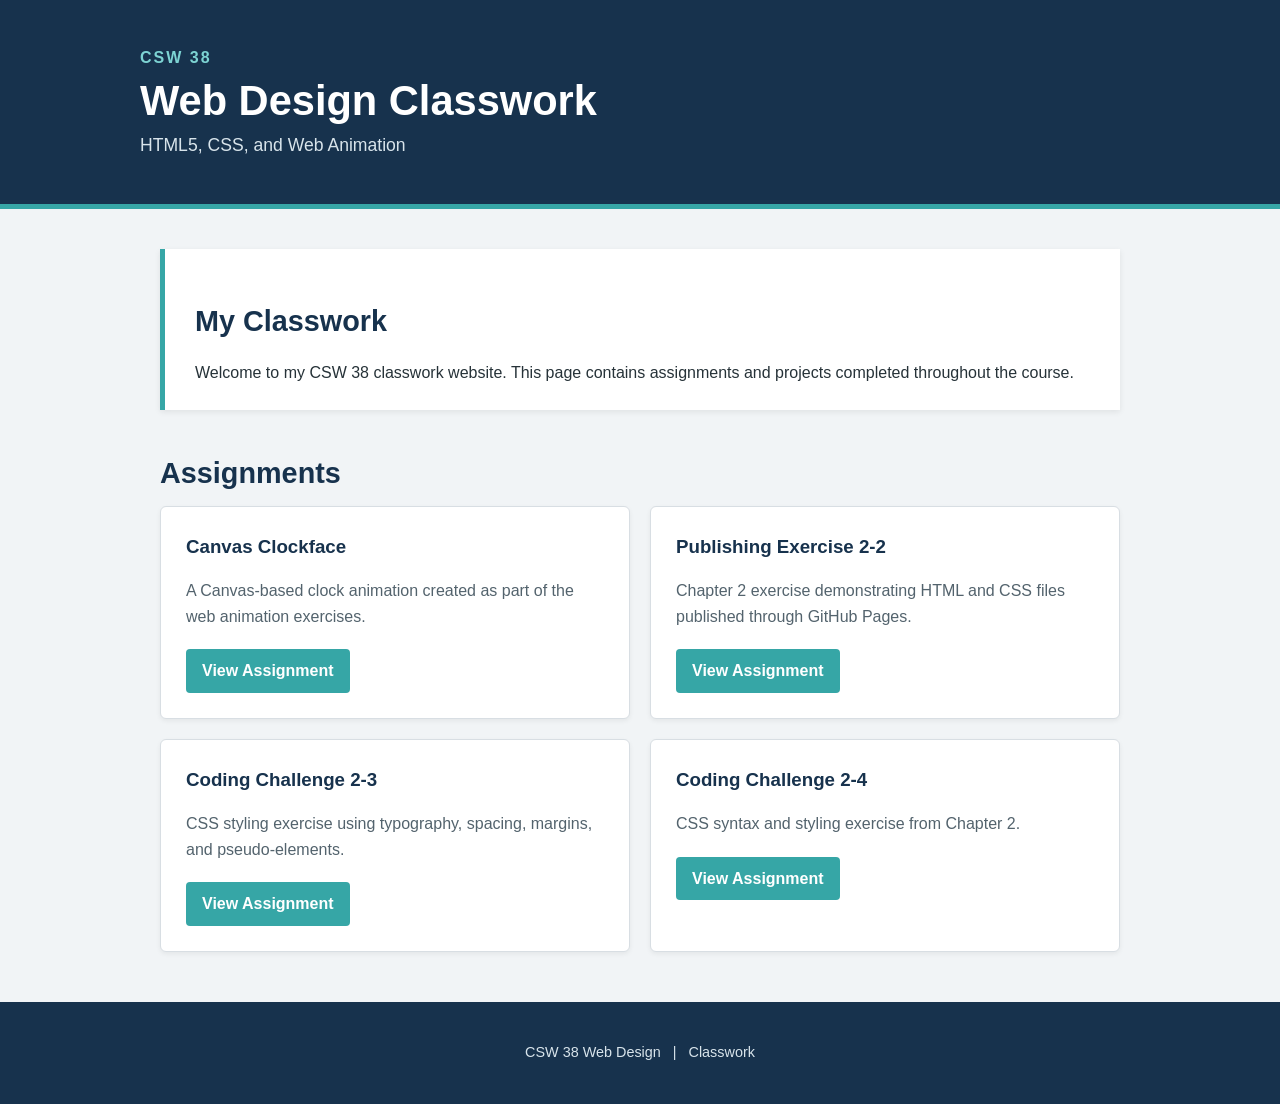
==== index.html @ cf7677de "making design changes" ====
<!DOCTYPE html>
<html lang="en">
<head>
   <meta charset="utf-8">
   <meta name="viewport" content="width=device-width, initial-scale=1.0">
   <title>CSW 38 | Web Design Classwork</title>
   <link href="style.css" rel="stylesheet">
</head>

<body>

   <header>
      <div class="header-content">
         <p class="course">CSW 38</p>
         <h1>Web Design Classwork</h1>
         <p class="subtitle">HTML5, CSS, and Web Animation</p>
      </div>
   </header>

   <main>

      <section class="welcome">
         <h2>My Classwork</h2>
         <p>
            Welcome to my CSW 38 classwork website. This page contains
            assignments and projects completed throughout the course.
         </p>
      </section>

      <section>
         <h2>Assignments</h2>

         <div class="assignments">

            <article class="card">
               <h3>Canvas Clockface</h3>
               <p>
                  A Canvas-based clock animation created as part of the
                  web animation exercises.
               </p>
               <a href="canvas-clock/Clockface.html">View Assignment</a>
            </article>

            <article class="card">
               <h3>Publishing Exercise 2-2</h3>
               <p>
                  Chapter 2 exercise demonstrating HTML and CSS files
                  published through GitHub Pages.
               </p>
               <a href="publishing-exercise-2-2/code2-2.html">
                  View Assignment
               </a>
            </article>

            <article class="card">
               <h3>Coding Challenge 2-3</h3>
               <p>
                  CSS styling exercise using typography, spacing,
                  margins, and pseudo-elements.
               </p>
               <a href="publishing-exercise-2-2/code2-3.html">
                  View Assignment
               </a>
            </article>

            <article class="card">
               <h3>Coding Challenge 2-4</h3>
               <p>
                  CSS syntax and styling exercise from Chapter 2.
               </p>
               <a href="publishing-exercise-2-2/code2-4.html">
                  View Assignment
               </a>
            </article>

         </div>
      </section>

   </main>

   <footer>
      <p>CSW 38 Web Design &nbsp; | &nbsp; Classwork</p>
   </footer>

</body>
</html>
---- style.css ----
@charset "utf-8";

/* General page styles */

* {
   box-sizing: border-box;
}

body {
   margin: 0;
   background-color: #f1f4f6;
   color: #263238;
   font-family: Arial, Helvetica, sans-serif;
   line-height: 1.6;
}


/* Header */

header {
   background-color: #17324d;
   color: white;
   padding: 45px 20px;
   border-bottom: 5px solid #36a6a6;
}

.header-content {
   max-width: 1000px;
   margin: 0 auto;
}

.course {
   margin: 0;
   color: #7dd3d3;
   font-size: 1em;
   font-weight: bold;
   letter-spacing: 2px;
   text-transform: uppercase;
}

h1 {
   margin: 5px 0;
   font-size: 2.6em;
   line-height: 1.2;
}

.subtitle {
   margin: 5px 0 0;
   color: #d8e4eb;
   font-size: 1.1em;
}


/* Main content */

main {
   max-width: 1000px;
   margin: 40px auto;
   padding: 0 20px;
}

section {
   margin-bottom: 40px;
}

h2 {
   color: #17324d;
   margin-bottom: 10px;
   font-size: 1.8em;
}


/* Welcome section */

.welcome {
   background-color: white;
   padding: 25px 30px;
   border-left: 5px solid #36a6a6;
   box-shadow: 0 2px 6px rgba(0, 0, 0, 0.08);
}

.welcome p {
   margin-bottom: 0;
}


/* Assignment cards */

.assignments {
   display: grid;
   grid-template-columns: repeat(2, 1fr);
   gap: 20px;
}

.card {
   background-color: white;
   padding: 25px;
   border: 1px solid #d8dee3;
   border-radius: 6px;
   box-shadow: 0 2px 5px rgba(0, 0, 0, 0.06);
}

.card h3 {
   color: #17324d;
   margin-top: 0;
   margin-bottom: 10px;
}

.card p {
   color: #53636d;
   margin-bottom: 20px;
}

.card a {
   display: inline-block;
   background-color: #36a6a6;
   color: white;
   padding: 9px 16px;
   border-radius: 4px;
   text-decoration: none;
   font-weight: bold;
}

.card a:hover {
   background-color: #287f7f;
}


/* Footer */

footer {
   margin-top: 50px;
   padding: 25px;
   background-color: #17324d;
   color: #d8e4eb;
   text-align: center;
   font-size: 0.9em;
}


/* Mobile layout */

@media (max-width: 650px) {

   h1 {
      font-size: 2em;
   }

   .assignments {
      grid-template-columns: 1fr;
   }

   main {
      margin-top: 25px;
   }
}
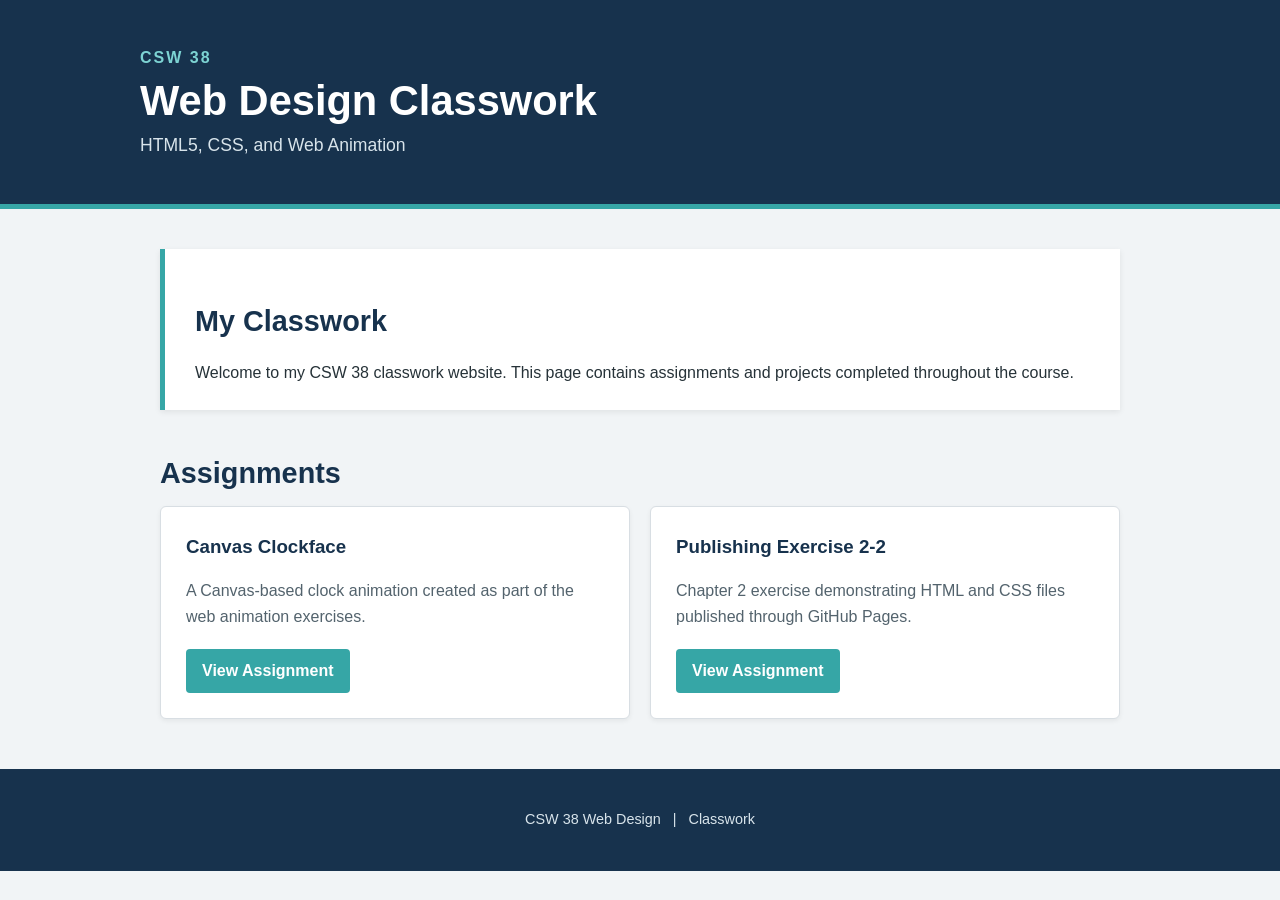
==== commit 6be7e01a: "yup" ====
--- a/index.html
+++ b/index.html
@@ -52,27 +52,6 @@
                </a>
             </article>
 
-            <article class="card">
-               <h3>Coding Challenge 2-3</h3>
-               <p>
-                  CSS styling exercise using typography, spacing,
-                  margins, and pseudo-elements.
-               </p>
-               <a href="publishing-exercise-2-2/code2-3.html">
-                  View Assignment
-               </a>
-            </article>
-
-            <article class="card">
-               <h3>Coding Challenge 2-4</h3>
-               <p>
-                  CSS syntax and styling exercise from Chapter 2.
-               </p>
-               <a href="publishing-exercise-2-2/code2-4.html">
-                  View Assignment
-               </a>
-            </article>
-
          </div>
       </section>
 
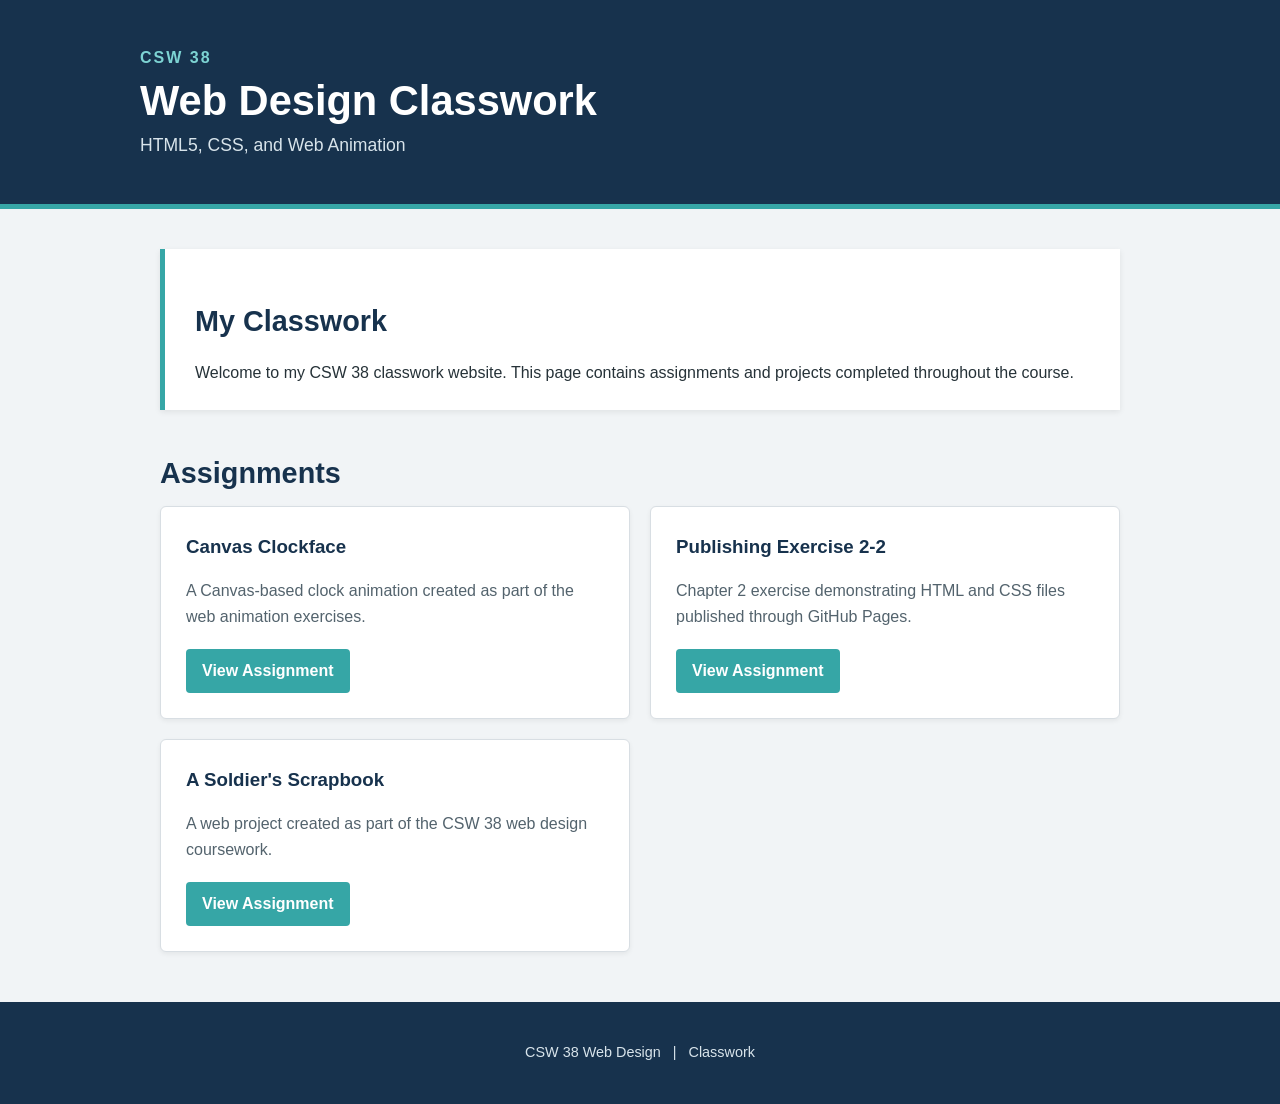
==== commit 2d04148c: "update" ====
--- a/index.html
+++ b/index.html
@@ -38,7 +38,9 @@
                   A Canvas-based clock animation created as part of the
                   web animation exercises.
                </p>
-               <a href="canvas-clock/Clockface.html">View Assignment</a>
+               <a href="canvas-clock/Clockface.html">
+                  View Assignment
+               </a>
             </article>
 
             <article class="card">
@@ -48,6 +50,17 @@
                   published through GitHub Pages.
                </p>
                <a href="publishing-exercise-2-2/code2-2.html">
+                  View Assignment
+               </a>
+            </article>
+
+            <article class="card">
+               <h3>A Soldier's Scrapbook</h3>
+               <p>
+                  A web project created as part of the CSW 38 web design
+                  coursework.
+               </p>
+               <a href="a soldiers scrapbook/ss_dday.html">
                   View Assignment
                </a>
             </article>
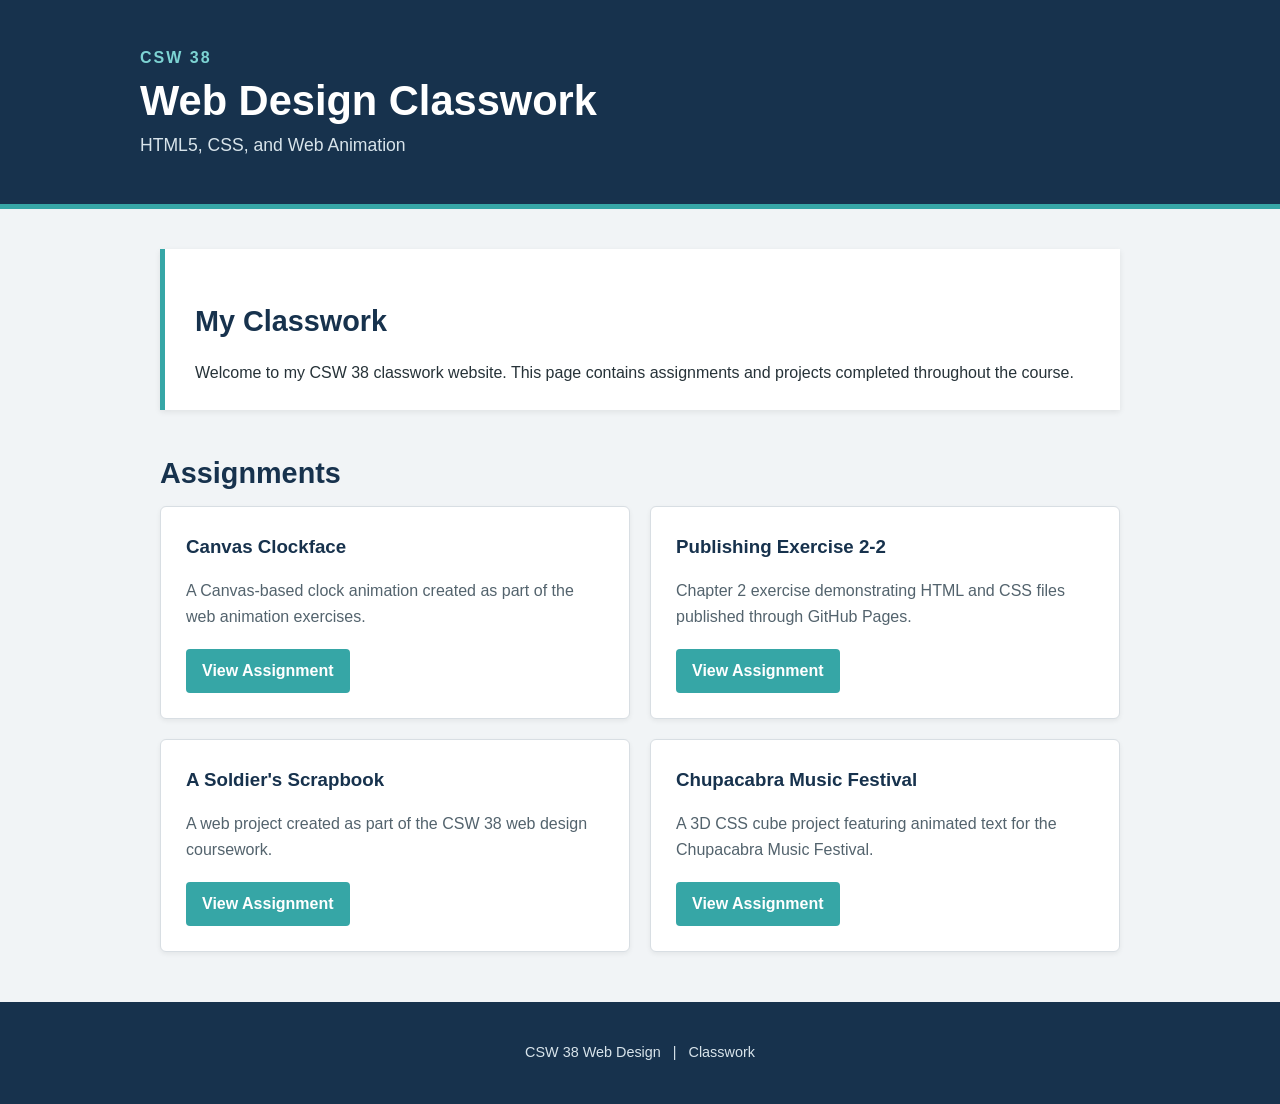
==== commit 0e453c4d: "Update index.html" ====
--- a/index.html
+++ b/index.html
@@ -64,6 +64,17 @@
                   View Assignment
                </a>
             </article>
+            <article class="card">
+      <h3>Chupacabra Music Festival</h3>
+         <p>
+            A 3D CSS cube project featuring animated text for the
+            Chupacabra Music Festival.
+         </p>
+         <a href="chupacabra/cf_home.html">
+            View Assignment
+         </a>
+</article>
+
 
          </div>
       </section>
@@ -75,4 +86,4 @@
    </footer>
 
 </body>
-</html>+</html>
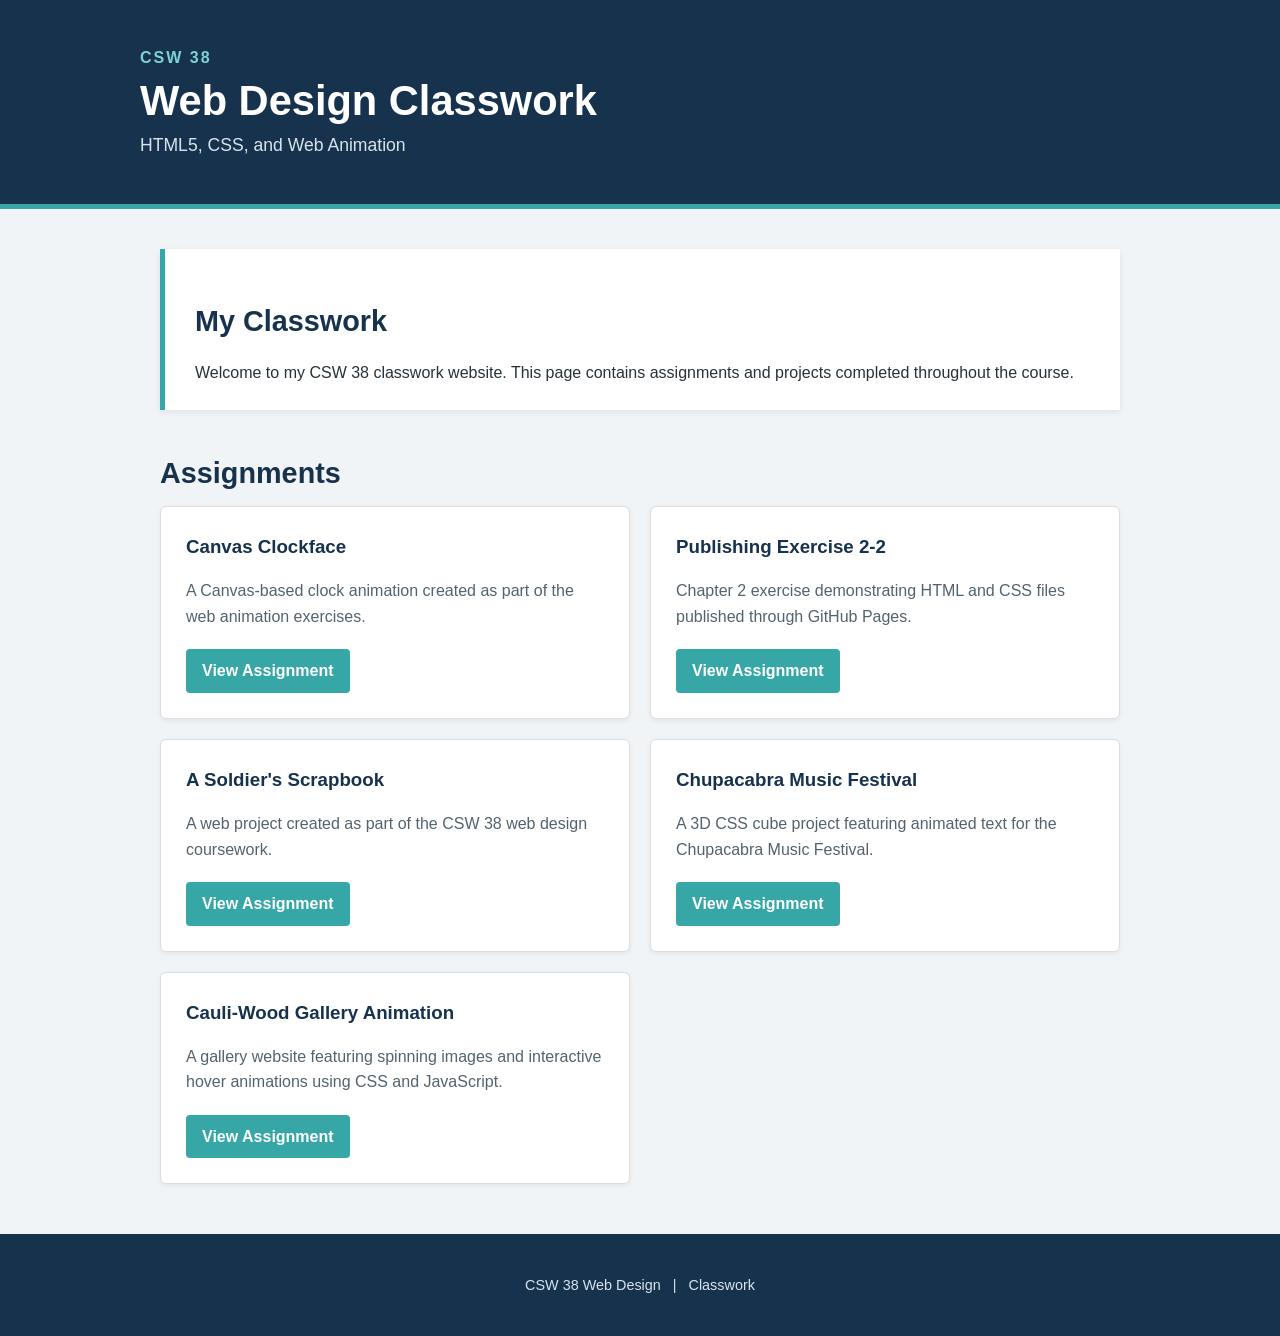
==== commit d09c8225: "Update index.html" ====
--- a/index.html
+++ b/index.html
@@ -1,89 +1,87 @@
-<!DOCTYPE html>
-<html lang="en">
+<!DOCTYPE html><html lang="en">
 <head>
    <meta charset="utf-8">
    <meta name="viewport" content="width=device-width, initial-scale=1.0">
    <title>CSW 38 | Web Design Classwork</title>
    <link href="style.css" rel="stylesheet">
-</head>
-
-<body>
-
-   <header>
+</head><body>   <header>
       <div class="header-content">
          <p class="course">CSW 38</p>
          <h1>Web Design Classwork</h1>
          <p class="subtitle">HTML5, CSS, and Web Animation</p>
       </div>
-   </header>
+   </header>   <main>  <section class="welcome">
+     <h2>My Classwork</h2>
+     <p>
+        Welcome to my CSW 38 classwork website. This page contains
+        assignments and projects completed throughout the course.
+     </p>
+  </section>
 
-   <main>
+  <section>
+     <h2>Assignments</h2>
 
-      <section class="welcome">
-         <h2>My Classwork</h2>
-         <p>
-            Welcome to my CSW 38 classwork website. This page contains
-            assignments and projects completed throughout the course.
-         </p>
-      </section>
+     <div class="assignments">
 
-      <section>
-         <h2>Assignments</h2>
+        <article class="card">
+           <h3>Canvas Clockface</h3>
+           <p>
+              A Canvas-based clock animation created as part of the
+              web animation exercises.
+           </p>
+           <a href="canvas-clock/Clockface.html">
+              View Assignment
+           </a>
+        </article>
 
-         <div class="assignments">
+        <article class="card">
+           <h3>Publishing Exercise 2-2</h3>
+           <p>
+              Chapter 2 exercise demonstrating HTML and CSS files
+              published through GitHub Pages.
+           </p>
+           <a href="publishing-exercise-2-2/code2-2.html">
+              View Assignment
+           </a>
+        </article>
 
-            <article class="card">
-               <h3>Canvas Clockface</h3>
-               <p>
-                  A Canvas-based clock animation created as part of the
-                  web animation exercises.
-               </p>
-               <a href="canvas-clock/Clockface.html">
-                  View Assignment
-               </a>
-            </article>
+        <article class="card">
+           <h3>A Soldier's Scrapbook</h3>
+           <p>
+              A web project created as part of the CSW 38 web design
+              coursework.
+           </p>
+           <a href="a soldiers scrapbook/ss_dday.html">
+              View Assignment
+           </a>
+        </article>
 
-            <article class="card">
-               <h3>Publishing Exercise 2-2</h3>
-               <p>
-                  Chapter 2 exercise demonstrating HTML and CSS files
-                  published through GitHub Pages.
-               </p>
-               <a href="publishing-exercise-2-2/code2-2.html">
-                  View Assignment
-               </a>
-            </article>
+        <article class="card">
+           <h3>Chupacabra Music Festival</h3>
+           <p>
+              A 3D CSS cube project featuring animated text for the
+              Chupacabra Music Festival.
+           </p>
+           <a href="chupacabra/cf_home.html">
+              View Assignment
+           </a>
+        </article>
 
-            <article class="card">
-               <h3>A Soldier's Scrapbook</h3>
-               <p>
-                  A web project created as part of the CSW 38 web design
-                  coursework.
-               </p>
-               <a href="a soldiers scrapbook/ss_dday.html">
-                  View Assignment
-               </a>
-            </article>
-            <article class="card">
-      <h3>Chupacabra Music Festival</h3>
-         <p>
-            A 3D CSS cube project featuring animated text for the
-            Chupacabra Music Festival.
-         </p>
-         <a href="chupacabra/cf_home.html">
-            View Assignment
-         </a>
-</article>
+        <article class="card">
+           <h3>Cauli-Wood Gallery Animation</h3>
+           <p>
+              A gallery website featuring spinning images and
+              interactive hover animations using CSS and JavaScript.
+           </p>
+           <a href="Cauli-Wood-Gallery/cw_home.html">
+              View Assignment
+           </a>
+        </article>
 
+     </div>
+  </section>
 
-         </div>
-      </section>
-
-   </main>
-
-   <footer>
+   </main>   <footer>
       <p>CSW 38 Web Design &nbsp; | &nbsp; Classwork</p>
-   </footer>
-
-</body>
+   </footer></body>
 </html>
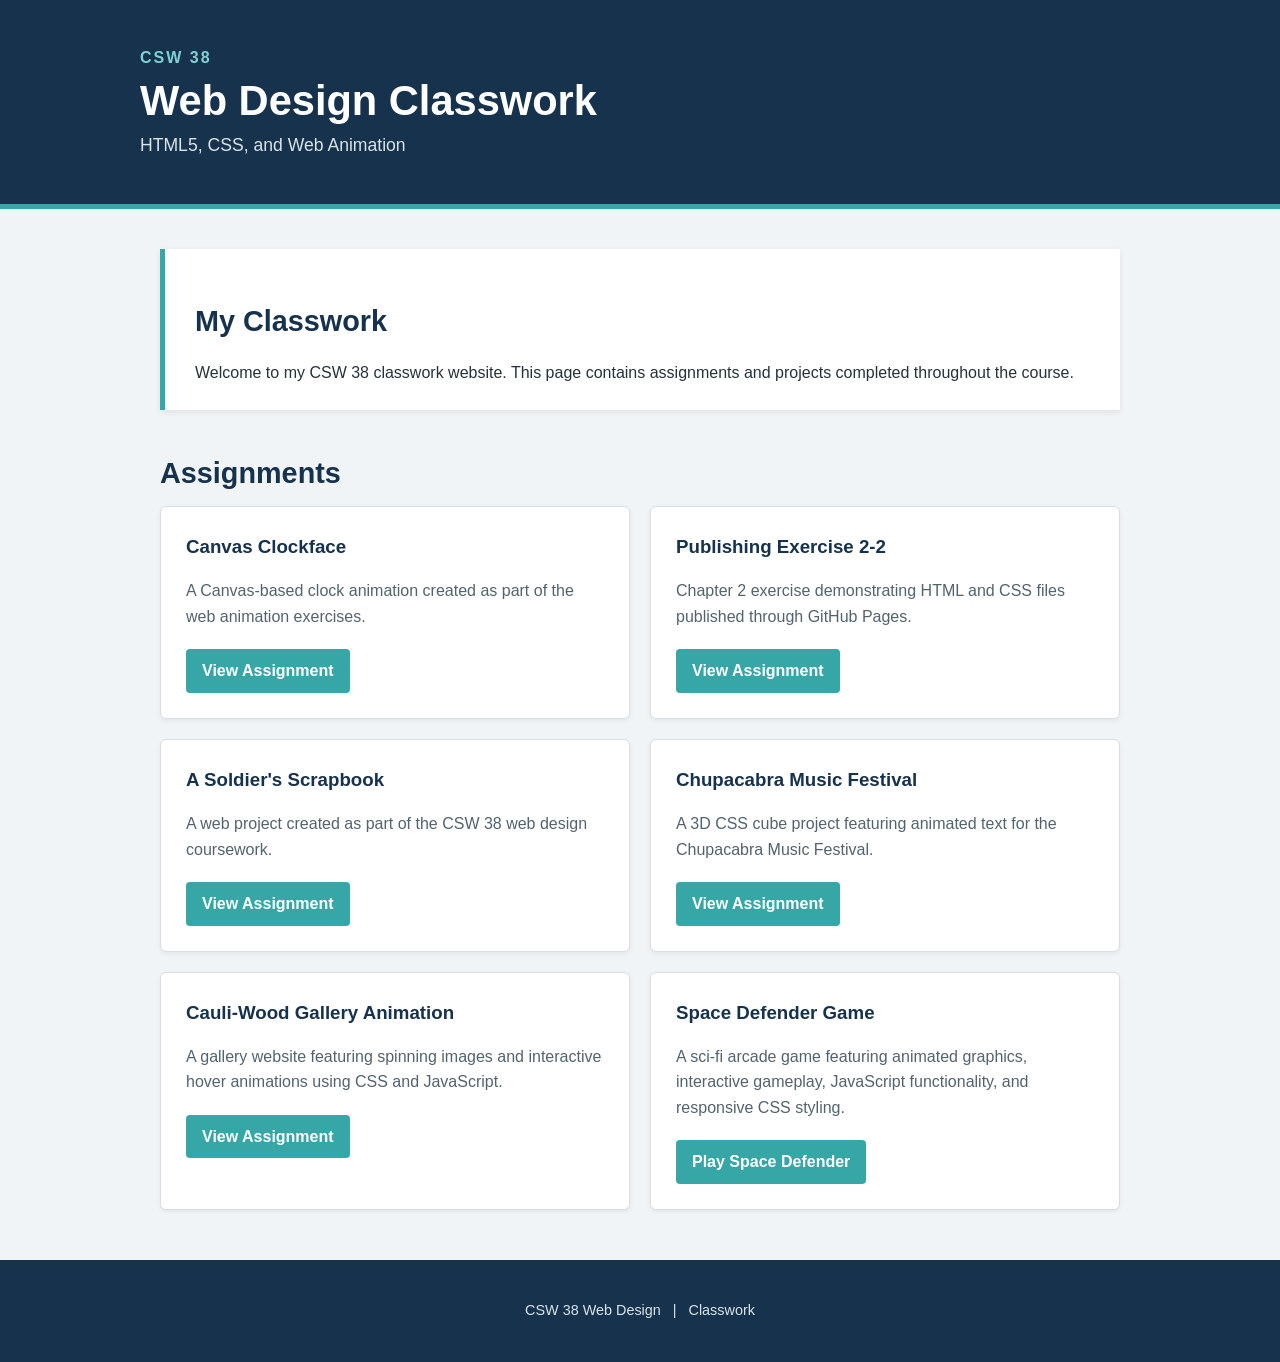
==== commit 0be09a79: "Update index.html" ====
--- a/index.html
+++ b/index.html
@@ -77,6 +77,19 @@
               View Assignment
            </a>
         </article>
+        <article class="card">
+         <h3>Space Defender Game</h3>
+      
+         <p>
+            A sci-fi arcade game featuring animated graphics,
+            interactive gameplay, JavaScript functionality,
+            and responsive CSS styling.
+         </p>
+      
+         <a href="SpaceDefender_Project/SpaceDefender_Improved.htm">
+            Play Space Defender
+         </a>
+      </article>
 
      </div>
   </section>
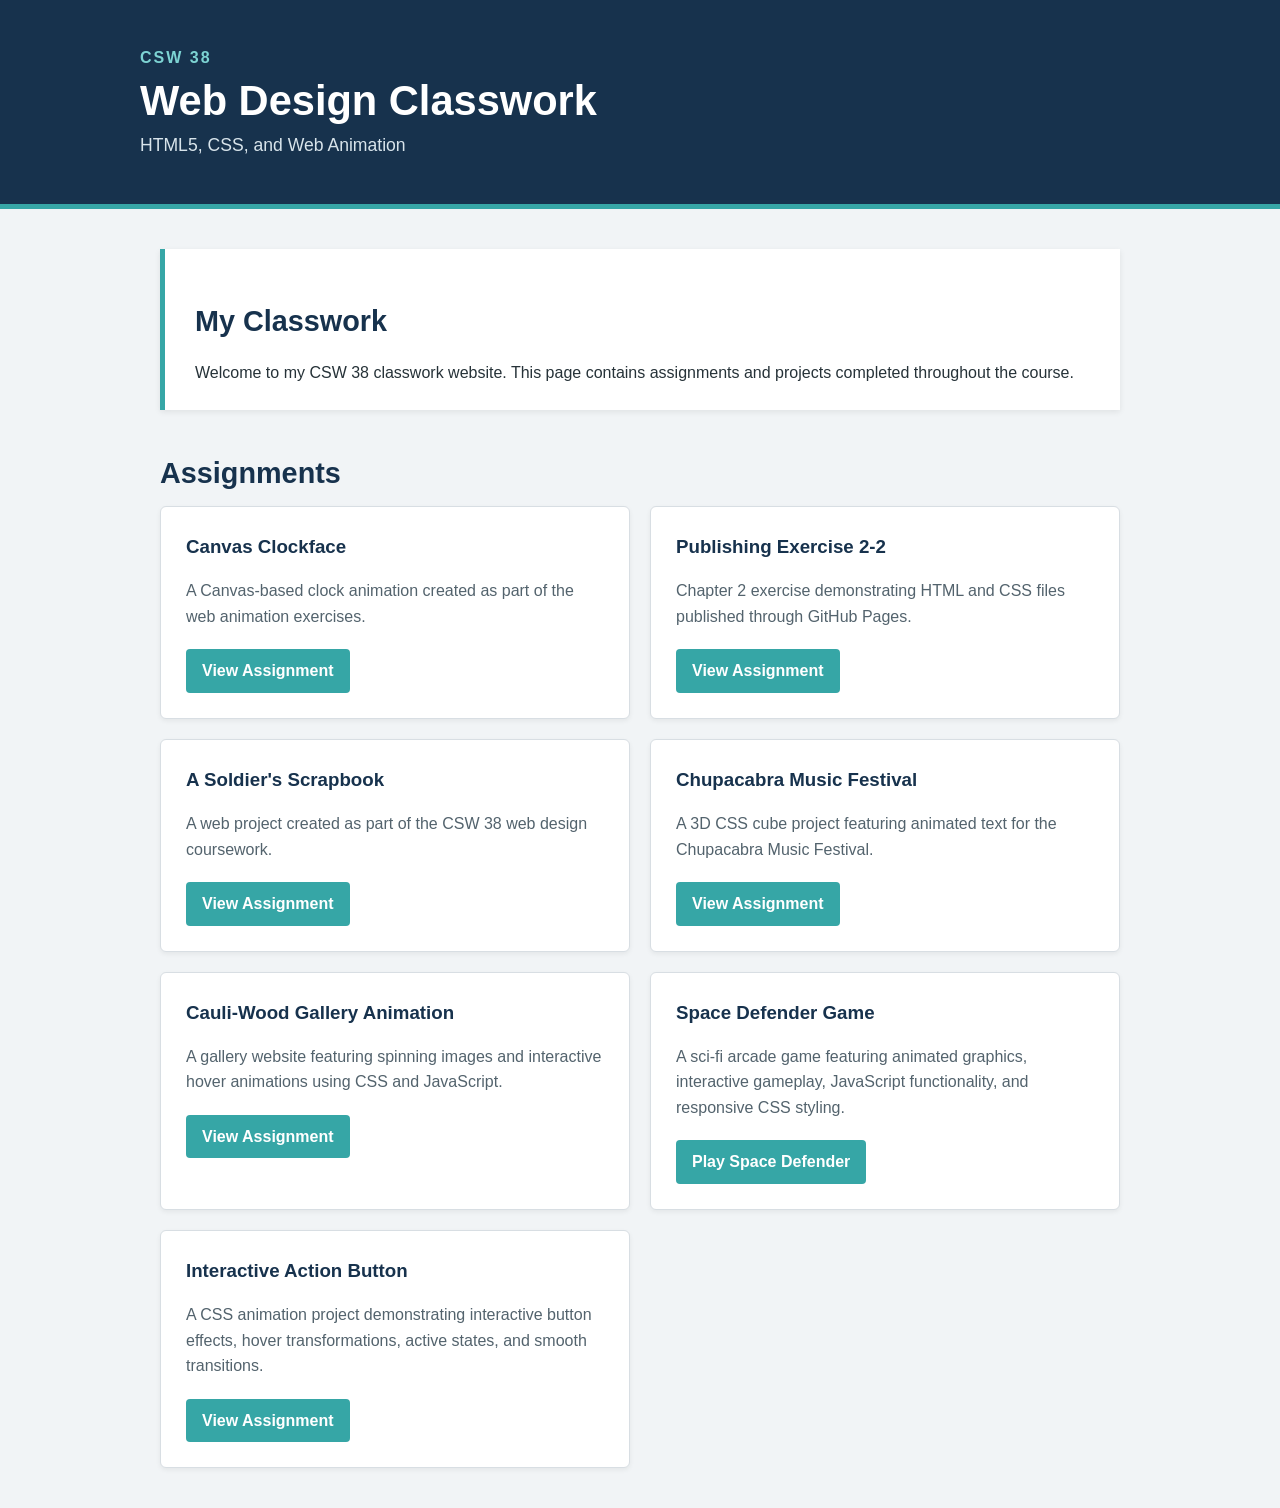
==== commit bde5b4e6: "Update index.html" ====
--- a/index.html
+++ b/index.html
@@ -1,100 +1,122 @@
-<!DOCTYPE html><html lang="en">
+
+<!DOCTYPE html>
+<html lang="en">
 <head>
    <meta charset="utf-8">
    <meta name="viewport" content="width=device-width, initial-scale=1.0">
    <title>CSW 38 | Web Design Classwork</title>
    <link href="style.css" rel="stylesheet">
-</head><body>   <header>
+</head>
+
+<body>
+
+   <header>
       <div class="header-content">
          <p class="course">CSW 38</p>
          <h1>Web Design Classwork</h1>
          <p class="subtitle">HTML5, CSS, and Web Animation</p>
       </div>
-   </header>   <main>  <section class="welcome">
-     <h2>My Classwork</h2>
-     <p>
-        Welcome to my CSW 38 classwork website. This page contains
-        assignments and projects completed throughout the course.
-     </p>
-  </section>
+   </header>
 
-  <section>
-     <h2>Assignments</h2>
+   <main>
 
-     <div class="assignments">
+      <section class="welcome">
+         <h2>My Classwork</h2>
+         <p>
+            Welcome to my CSW 38 classwork website. This page contains
+            assignments and projects completed throughout the course.
+         </p>
+      </section>
 
-        <article class="card">
-           <h3>Canvas Clockface</h3>
-           <p>
-              A Canvas-based clock animation created as part of the
-              web animation exercises.
-           </p>
-           <a href="canvas-clock/Clockface.html">
-              View Assignment
-           </a>
-        </article>
+      <section>
+         <h2>Assignments</h2>
 
-        <article class="card">
-           <h3>Publishing Exercise 2-2</h3>
-           <p>
-              Chapter 2 exercise demonstrating HTML and CSS files
-              published through GitHub Pages.
-           </p>
-           <a href="publishing-exercise-2-2/code2-2.html">
-              View Assignment
-           </a>
-        </article>
+         <div class="assignments">
 
-        <article class="card">
-           <h3>A Soldier's Scrapbook</h3>
-           <p>
-              A web project created as part of the CSW 38 web design
-              coursework.
-           </p>
-           <a href="a soldiers scrapbook/ss_dday.html">
-              View Assignment
-           </a>
-        </article>
+            <article class="card">
+               <h3>Canvas Clockface</h3>
+               <p>
+                  A Canvas-based clock animation created as part of the
+                  web animation exercises.
+               </p>
+               <a href="canvas-clock/Clockface.html">
+                  View Assignment
+               </a>
+            </article>
 
-        <article class="card">
-           <h3>Chupacabra Music Festival</h3>
-           <p>
-              A 3D CSS cube project featuring animated text for the
-              Chupacabra Music Festival.
-           </p>
-           <a href="chupacabra/cf_home.html">
-              View Assignment
-           </a>
-        </article>
+            <article class="card">
+               <h3>Publishing Exercise 2-2</h3>
+               <p>
+                  Chapter 2 exercise demonstrating HTML and CSS files
+                  published through GitHub Pages.
+               </p>
+               <a href="publishing-exercise-2-2/code2-2.html">
+                  View Assignment
+               </a>
+            </article>
 
-        <article class="card">
-           <h3>Cauli-Wood Gallery Animation</h3>
-           <p>
-              A gallery website featuring spinning images and
-              interactive hover animations using CSS and JavaScript.
-           </p>
-           <a href="Cauli-Wood-Gallery/cw_home.html">
-              View Assignment
-           </a>
-        </article>
-        <article class="card">
-         <h3>Space Defender Game</h3>
-      
-         <p>
-            A sci-fi arcade game featuring animated graphics,
-            interactive gameplay, JavaScript functionality,
-            and responsive CSS styling.
-         </p>
-      
-         <a href="SpaceDefender_Project/SpaceDefender_Improved.htm">
-            Play Space Defender
-         </a>
-      </article>
+            <article class="card">
+               <h3>A Soldier's Scrapbook</h3>
+               <p>
+                  A web project created as part of the CSW 38 web design
+                  coursework.
+               </p>
+               <a href="a soldiers scrapbook/ss_dday.html">
+                  View Assignment
+               </a>
+            </article>
 
-     </div>
-  </section>
+            <article class="card">
+               <h3>Chupacabra Music Festival</h3>
+               <p>
+                  A 3D CSS cube project featuring animated text for the
+                  Chupacabra Music Festival.
+               </p>
+               <a href="chupacabra/cf_home.html">
+                  View Assignment
+               </a>
+            </article>
 
-   </main>   <footer>
-      <p>CSW 38 Web Design &nbsp; | &nbsp; Classwork</p>
-   </footer></body>
+            <article class="card">
+               <h3>Cauli-Wood Gallery Animation</h3>
+               <p>
+                  A gallery website featuring spinning images and
+                  interactive hover animations using CSS and JavaScript.
+               </p>
+               <a href="Cauli-Wood-Gallery/cw_home.html">
+                  View Assignment
+               </a>
+            </article>
+
+            <article class="card">
+               <h3>Space Defender Game</h3>
+               <p>
+                  A sci-fi arcade game featuring animated graphics,
+                  interactive gameplay, JavaScript functionality,
+                  and responsive CSS styling.
+               </p>
+               <a href="SpaceDefender_Project/SpaceDefender_Improved.htm">
+                  Play Space Defender
+               </a>
+            </article>
+
+            <!-- Interactive Action Button Assignment -->
+            <article class="card">
+               <h3>Interactive Action Button</h3>
+               <p>
+                  A CSS animation project demonstrating interactive
+                  button effects, hover transformations, active states,
+                  and smooth transitions.
+               </p>
+               <a href="interactive-button/index.html">
+                  View Assignment
+               </a>
+            </article>
+
+         </div>
+      </section>
+
+   </main>
+
+</body>
 </html>
